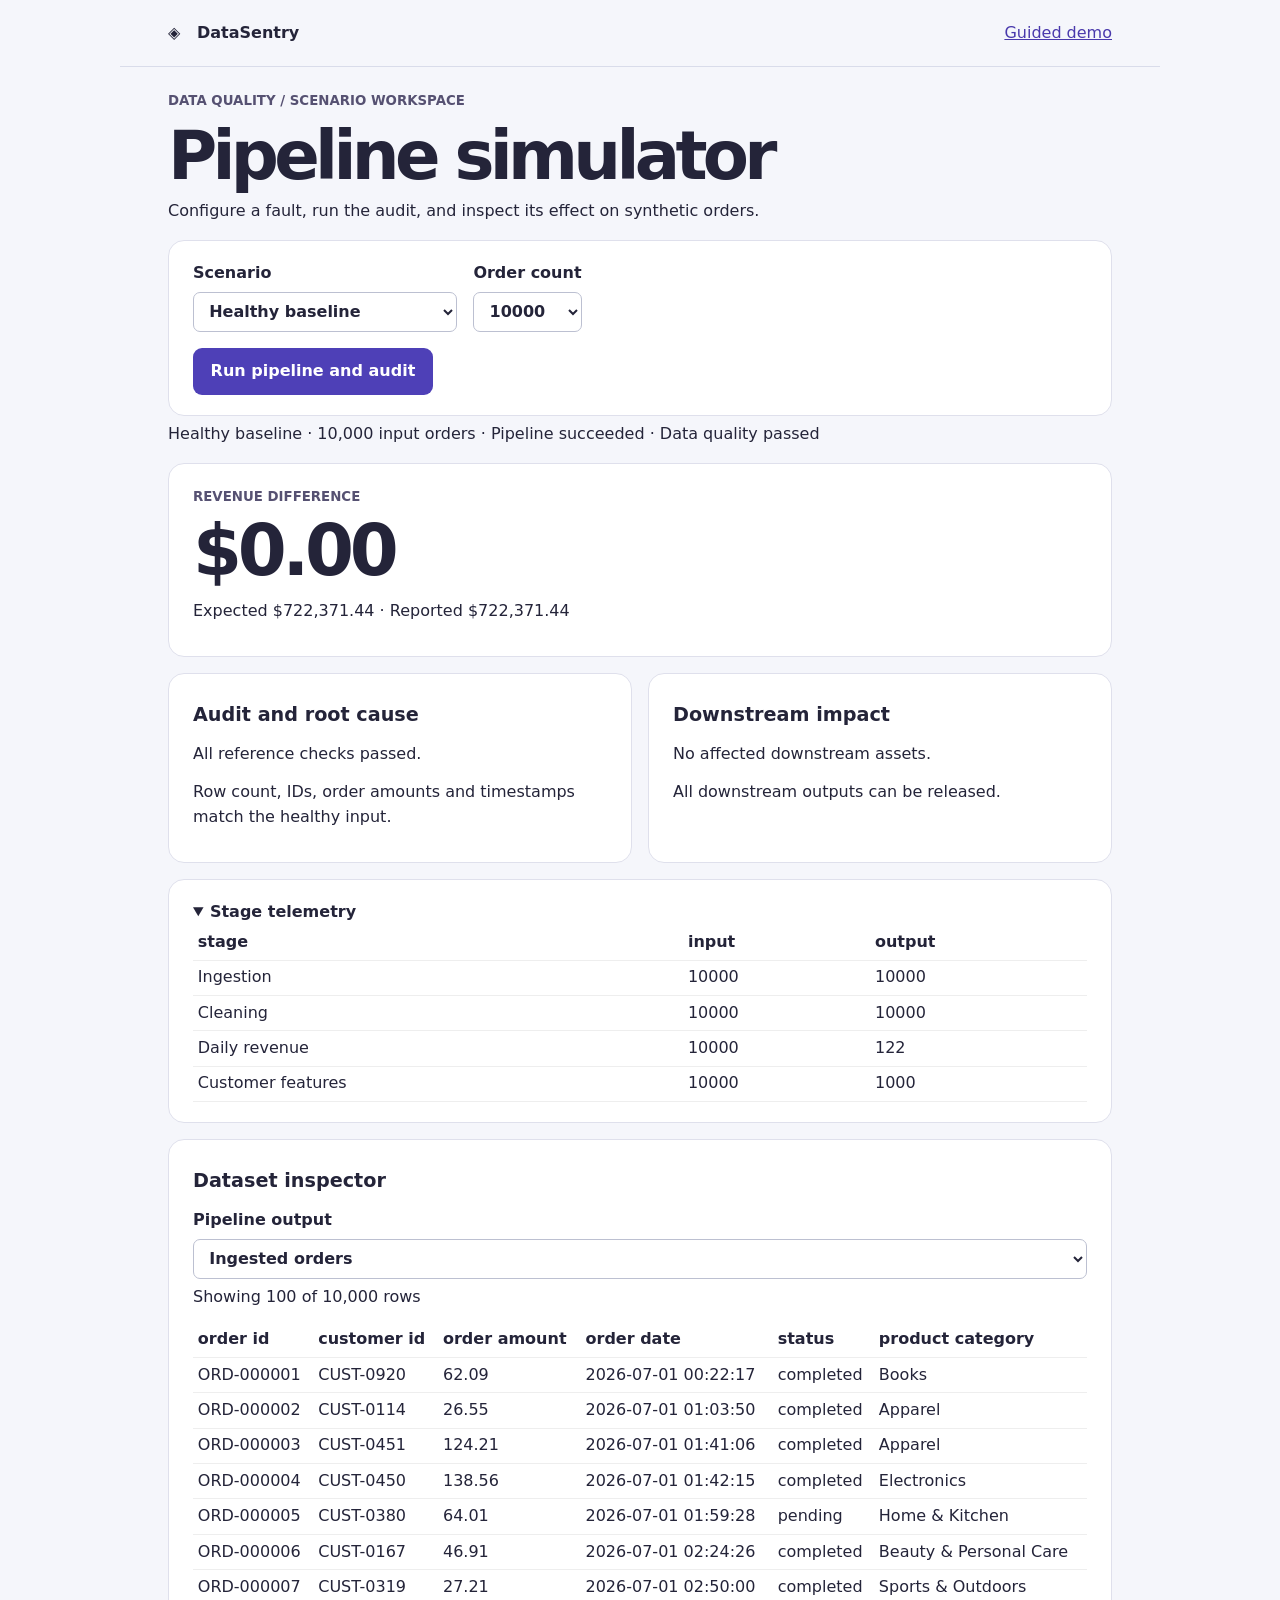
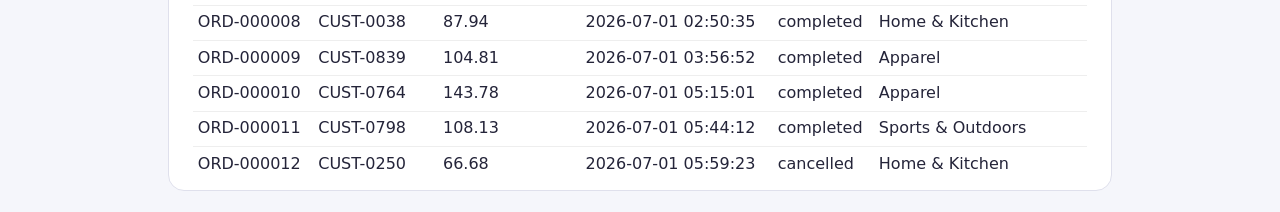
==== simulator.html @ 67d3c632 "Restore configurable simulations and dataset inspection on the public site" ====
<!doctype html>
<html lang="en"><head><meta charset="utf-8"><meta name="viewport" content="width=device-width,initial-scale=1"><title>DataSentry | Interactive scenario simulator</title>
<meta name="description" content="Explore DataSentry, an interactive data quality demo that detects silent order loss, traces revenue errors and verifies recovery.">
<link rel="canonical" href="https://codewithraghavv.github.io/datasentry-demo/simulator.html">
<style>
*{box-sizing:border-box}body{margin:0;background:#f5f6fb;color:#242439;font:16px/1.55 system-ui,sans-serif}header,main{max-width:1040px;margin:auto;padding:1.3rem clamp(1rem,4vw,3rem)}header{display:flex;align-items:center;justify-content:space-between;border-bottom:1px solid #d9dcea}a{color:#4939ac}small{color:#565172;font-weight:650}h1{font-size:clamp(2.4rem,6vw,4.2rem);letter-spacing:-.07em;line-height:1;margin:.6rem 0}button{font:inherit;background:#4e40b7;color:white;padding:.7rem 1.1rem;border:0;border-radius:9px;cursor:pointer;font-weight:600}button:focus-visible,a:focus-visible{outline:3px solid #269779;outline-offset:3px}.panel{background:white;border:1px solid #dfe0ec;border-radius:16px;padding:1.25rem 1.5rem;margin-top:1rem}.number{font-weight:720;font-size:clamp(2.5rem,6vw,4.4rem);line-height:1.2;letter-spacing:-.06em}.bad{color:#a32740}.good{color:#146348}.grid{display:grid;grid-template-columns:1fr 1fr;gap:1rem}h2,h3,p{margin:.35rem 0 .8rem}h2{font-size:1.2rem}table{width:100%;border-collapse:collapse}th,td{text-align:left;border-bottom:1px solid #eee;padding:.3rem}footer{padding:1.5rem 0}#action{margin:.65rem 0}.status{font-weight:650}@media(max-width:650px){.grid{grid-template-columns:1fr;gap:0}}
</style><style>
label{display:grid;gap:.35rem;font-weight:650}select,input{font:inherit;padding:.55rem .7rem;border:1px solid #bcc0d1;border-radius:7px;background:white;color:inherit;max-width:100%}.controls{display:flex;gap:1rem;flex-wrap:wrap;align-items:end}summary{cursor:pointer;font-weight:700}.scroll{overflow:auto;max-height:28rem}td,th{white-space:nowrap}button.secondary{background:#efedf9;color:#44388e}.actions{display:flex;gap:.6rem;flex-wrap:wrap;margin-top:1rem}details p{margin-top:.7rem}
</style></head><body><header><strong>◈ &nbsp; DataSentry</strong><a href="./">Guided demo</a></header><main><small>DATA QUALITY / SCENARIO WORKSPACE</small><h1>Pipeline simulator</h1><p>Configure a fault, run the audit, and inspect its effect on synthetic orders.</p>
<form class="panel" id="controls"><div class="controls"><label>Scenario<select id="scenario"><option value="healthy">Healthy baseline</option><option value="drop">Silent order loss</option><option value="value">Currency multiplier drift</option><option value="duplicate">Duplicate orders</option><option value="stale">Stale timestamps</option></select></label><label>Order count<select id="size"></select></label><label id="parameter"><span id="parameterLabel"></span><select id="amount"></select></label></div>
<div class="actions"><button id="run" disabled>Run pipeline and audit</button><button type="button" id="restore" class="secondary" hidden>Restore same input</button></div></form>
<p id="status" role="status">Loading synthetic orders…</p><div id="results" hidden>
<section class="panel"><small id="gapLabel"></small><div id="gap" class="number"></div><p id="comparison"></p></section>
<div class="grid"><section class="panel"><h2>Audit and root cause</h2><p id="finding"></p><p id="evidence"></p></section><section class="panel"><h2>Downstream impact</h2><p id="path"></p><p id="remedy"></p></section></div>
<details class="panel" open><summary>Stage telemetry</summary><div class="scroll" id="stages"></div></details>
<section class="panel"><h2>Dataset inspector</h2><label>Pipeline output<select id="dataset"><option value="ingestion">Ingested orders</option><option value="cleaning">Cleaned orders</option><option value="daily">Daily revenue</option><option value="customers">Customer features</option></select></label><p id="count"></p><div class="scroll" id="preview"></div></section></div></main><script src="simulator.js" defer></script></body></html>
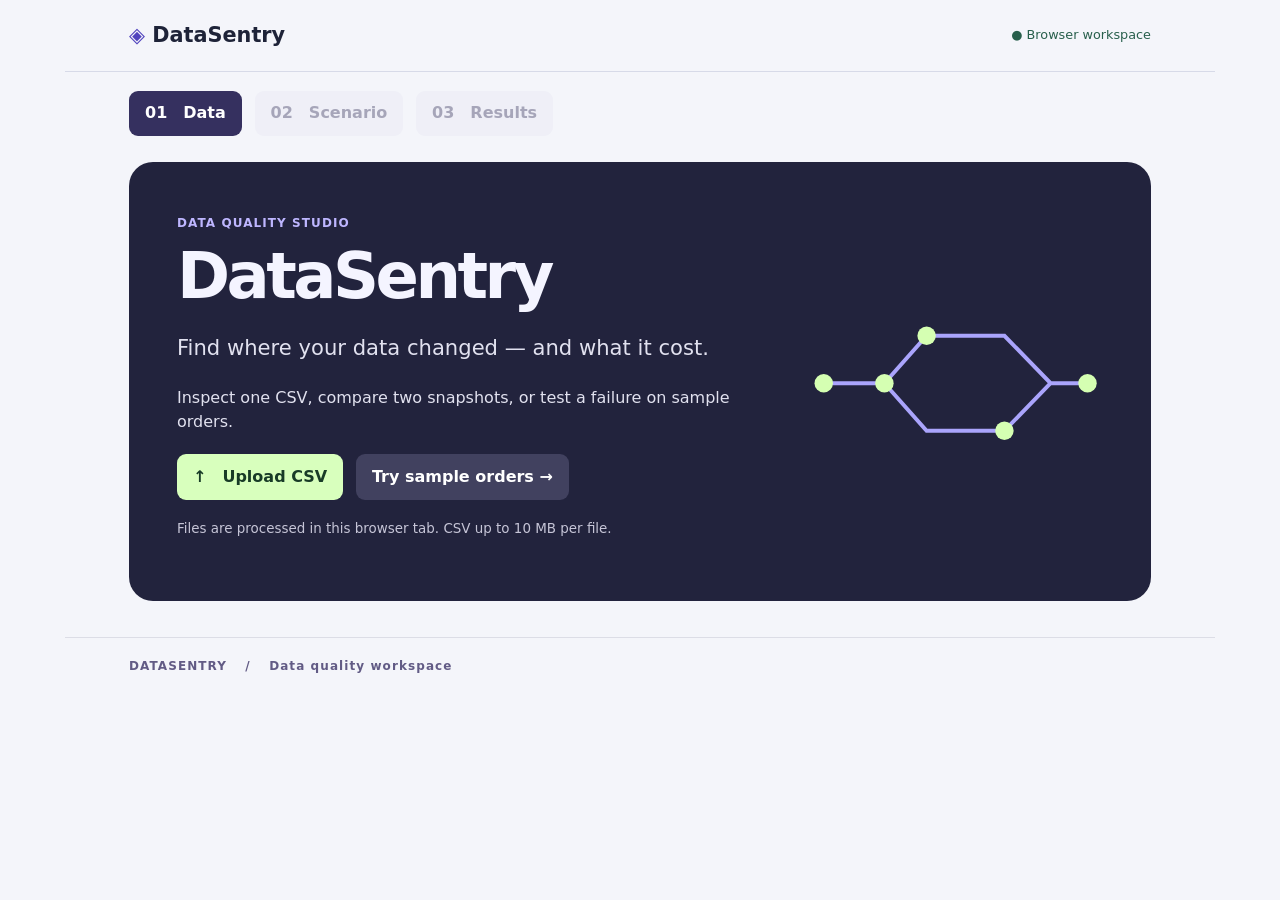
==== commit 4c00dd20: "Make the CSV quality studio the public homepage with snapshot comparison and interactive evidence" ====
--- a/simulator.html
+++ b/simulator.html
@@ -1,16 +1 @@
-<!doctype html>
-<html lang="en"><head><meta charset="utf-8"><meta name="viewport" content="width=device-width,initial-scale=1"><title>DataSentry | Interactive scenario simulator</title>
-<meta name="description" content="Explore DataSentry, an interactive data quality demo that detects silent order loss, traces revenue errors and verifies recovery.">
-<link rel="canonical" href="https://codewithraghavv.github.io/datasentry-demo/simulator.html">
-<style>
-*{box-sizing:border-box}body{margin:0;background:#f5f6fb;color:#242439;font:16px/1.55 system-ui,sans-serif}header,main{max-width:1040px;margin:auto;padding:1.3rem clamp(1rem,4vw,3rem)}header{display:flex;align-items:center;justify-content:space-between;border-bottom:1px solid #d9dcea}a{color:#4939ac}small{color:#565172;font-weight:650}h1{font-size:clamp(2.4rem,6vw,4.2rem);letter-spacing:-.07em;line-height:1;margin:.6rem 0}button{font:inherit;background:#4e40b7;color:white;padding:.7rem 1.1rem;border:0;border-radius:9px;cursor:pointer;font-weight:600}button:focus-visible,a:focus-visible{outline:3px solid #269779;outline-offset:3px}.panel{background:white;border:1px solid #dfe0ec;border-radius:16px;padding:1.25rem 1.5rem;margin-top:1rem}.number{font-weight:720;font-size:clamp(2.5rem,6vw,4.4rem);line-height:1.2;letter-spacing:-.06em}.bad{color:#a32740}.good{color:#146348}.grid{display:grid;grid-template-columns:1fr 1fr;gap:1rem}h2,h3,p{margin:.35rem 0 .8rem}h2{font-size:1.2rem}table{width:100%;border-collapse:collapse}th,td{text-align:left;border-bottom:1px solid #eee;padding:.3rem}footer{padding:1.5rem 0}#action{margin:.65rem 0}.status{font-weight:650}@media(max-width:650px){.grid{grid-template-columns:1fr;gap:0}}
-</style><style>
-label{display:grid;gap:.35rem;font-weight:650}select,input{font:inherit;padding:.55rem .7rem;border:1px solid #bcc0d1;border-radius:7px;background:white;color:inherit;max-width:100%}.controls{display:flex;gap:1rem;flex-wrap:wrap;align-items:end}summary{cursor:pointer;font-weight:700}.scroll{overflow:auto;max-height:28rem}td,th{white-space:nowrap}button.secondary{background:#efedf9;color:#44388e}.actions{display:flex;gap:.6rem;flex-wrap:wrap;margin-top:1rem}details p{margin-top:.7rem}
-</style></head><body><header><strong>◈ &nbsp; DataSentry</strong><a href="./">Guided demo</a></header><main><small>DATA QUALITY / SCENARIO WORKSPACE</small><h1>Pipeline simulator</h1><p>Configure a fault, run the audit, and inspect its effect on synthetic orders.</p>
-<form class="panel" id="controls"><div class="controls"><label>Scenario<select id="scenario"><option value="healthy">Healthy baseline</option><option value="drop">Silent order loss</option><option value="value">Currency multiplier drift</option><option value="duplicate">Duplicate orders</option><option value="stale">Stale timestamps</option></select></label><label>Order count<select id="size"></select></label><label id="parameter"><span id="parameterLabel"></span><select id="amount"></select></label></div>
-<div class="actions"><button id="run" disabled>Run pipeline and audit</button><button type="button" id="restore" class="secondary" hidden>Restore same input</button></div></form>
-<p id="status" role="status">Loading synthetic orders…</p><div id="results" hidden>
-<section class="panel"><small id="gapLabel"></small><div id="gap" class="number"></div><p id="comparison"></p></section>
-<div class="grid"><section class="panel"><h2>Audit and root cause</h2><p id="finding"></p><p id="evidence"></p></section><section class="panel"><h2>Downstream impact</h2><p id="path"></p><p id="remedy"></p></section></div>
-<details class="panel" open><summary>Stage telemetry</summary><div class="scroll" id="stages"></div></details>
-<section class="panel"><h2>Dataset inspector</h2><label>Pipeline output<select id="dataset"><option value="ingestion">Ingested orders</option><option value="cleaning">Cleaned orders</option><option value="daily">Daily revenue</option><option value="customers">Customer features</option></select></label><p id="count"></p><div class="scroll" id="preview"></div></section></div></main><script src="simulator.js" defer></script></body></html>
+<!doctype html><html lang="en"><head><meta charset="utf-8"><title>DataSentry workspace</title><meta http-equiv="refresh" content="0;url=./"></head><body><a href="./">Open DataSentry workspace</a></body></html>
